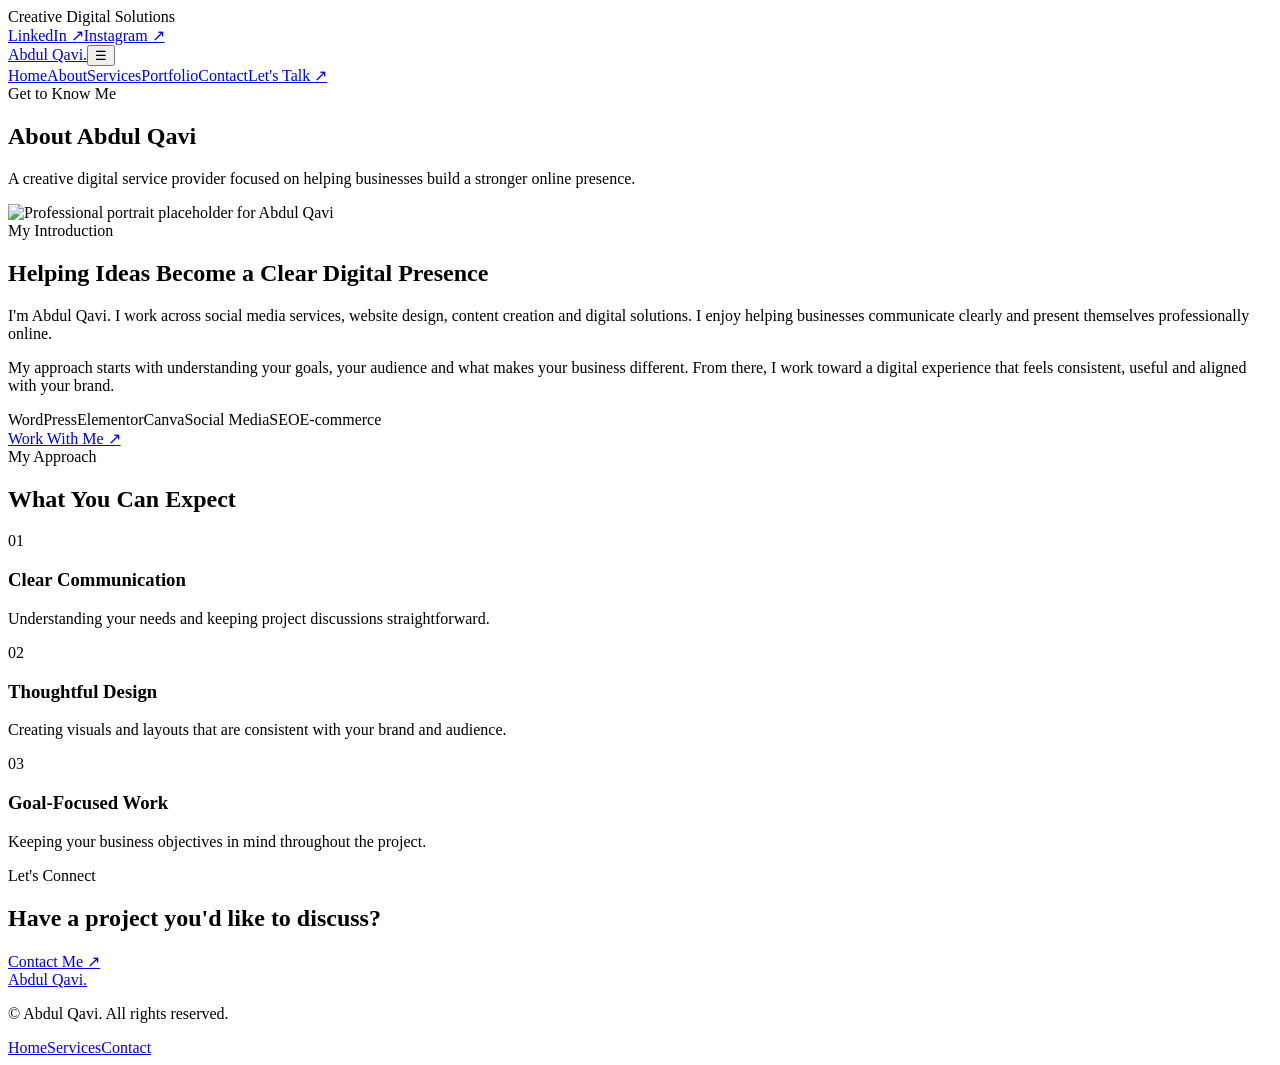
==== about.html @ 36fb4251 "Add files via upload" ====
<!DOCTYPE html>
<html lang="en"><head><meta charset="UTF-8"><meta name="viewport" content="width=device-width, initial-scale=1.0"><meta name="description" content="Learn about Abdul Qavi, his approach, skills and digital services."><title>About | Abdul Qavi</title><link rel="stylesheet" href="css/style.css"><script src="js/script.js" defer></script></head>
<body>
<div class="topbar"><div class="container topbar-inner"><span>Creative Digital Solutions</span><div class="social-links"><a href="https://www.linkedin.com/" target="_blank" rel="noopener">LinkedIn ↗</a><a href="https://www.instagram.com/" target="_blank" rel="noopener">Instagram ↗</a></div></div></div>
<header class="site-header"><div class="container nav-row"><a class="brand" href="index.html">Abdul <span>Qavi.</span></a><button class="menu-toggle" aria-label="Open navigation" aria-expanded="false">☰</button><nav class="nav-links" aria-label="Main navigation"><a href="index.html">Home</a><a class="active" href="about.html">About</a><a href="services.html">Services</a><a href="portfolio.html">Portfolio</a><a href="contact.html">Contact</a><a class="btn nav-cta" href="contact.html">Let's Talk ↗</a></nav></div></header>
<main>
<section class="page-hero"><div class="container"><span class="eyebrow">Get to Know Me</span><h1>About <span>Abdul Qavi</span></h1><p>A creative digital service provider focused on helping businesses build a stronger online presence.</p></div></section>
<section class="section"><div class="container split-grid about-page-grid"><div class="split-image reveal"><img src="https://images.unsplash.com/photo-1500648767791-00dcc994a43e?auto=format&fit=crop&w=900&q=85" alt="Professional portrait placeholder for Abdul Qavi"></div><div class="split-copy reveal"><span class="eyebrow">My Introduction</span><h2>Helping Ideas Become a Clear Digital Presence</h2><p>I'm Abdul Qavi. I work across social media services, website design, content creation and digital solutions. I enjoy helping businesses communicate clearly and present themselves professionally online.</p><p>My approach starts with understanding your goals, your audience and what makes your business different. From there, I work toward a digital experience that feels consistent, useful and aligned with your brand.</p><div class="skills"><span class="skill">WordPress</span><span class="skill">Elementor</span><span class="skill">Canva</span><span class="skill">Social Media</span><span class="skill">SEO</span><span class="skill">E-commerce</span></div><a class="btn" href="contact.html">Work With Me ↗</a></div></div></section>
<section class="soft-section"><div class="container"><div class="section-heading reveal"><span class="eyebrow">My Approach</span><h2>What You Can Expect</h2></div><div class="card-grid three"><article class="service-card reveal"><div class="icon">01</div><h3>Clear Communication</h3><p>Understanding your needs and keeping project discussions straightforward.</p></article><article class="service-card reveal"><div class="icon">02</div><h3>Thoughtful Design</h3><p>Creating visuals and layouts that are consistent with your brand and audience.</p></article><article class="service-card reveal"><div class="icon">03</div><h3>Goal-Focused Work</h3><p>Keeping your business objectives in mind throughout the project.</p></article></div></div></section>
<section class="cta-band"><div class="container cta-inner"><div><span class="eyebrow">Let's Connect</span><h2>Have a project you'd like to discuss?</h2></div><a class="btn" href="contact.html">Contact Me ↗</a></div></section>
</main>
<footer class="site-footer"><div class="container footer-row"><a class="brand" href="index.html">Abdul <span>Qavi.</span></a><p>© <span class="current-year"></span> Abdul Qavi. All rights reserved.</p><div class="footer-links"><a href="index.html">Home</a><a href="services.html">Services</a><a href="contact.html">Contact</a></div></div></footer>
</body></html>
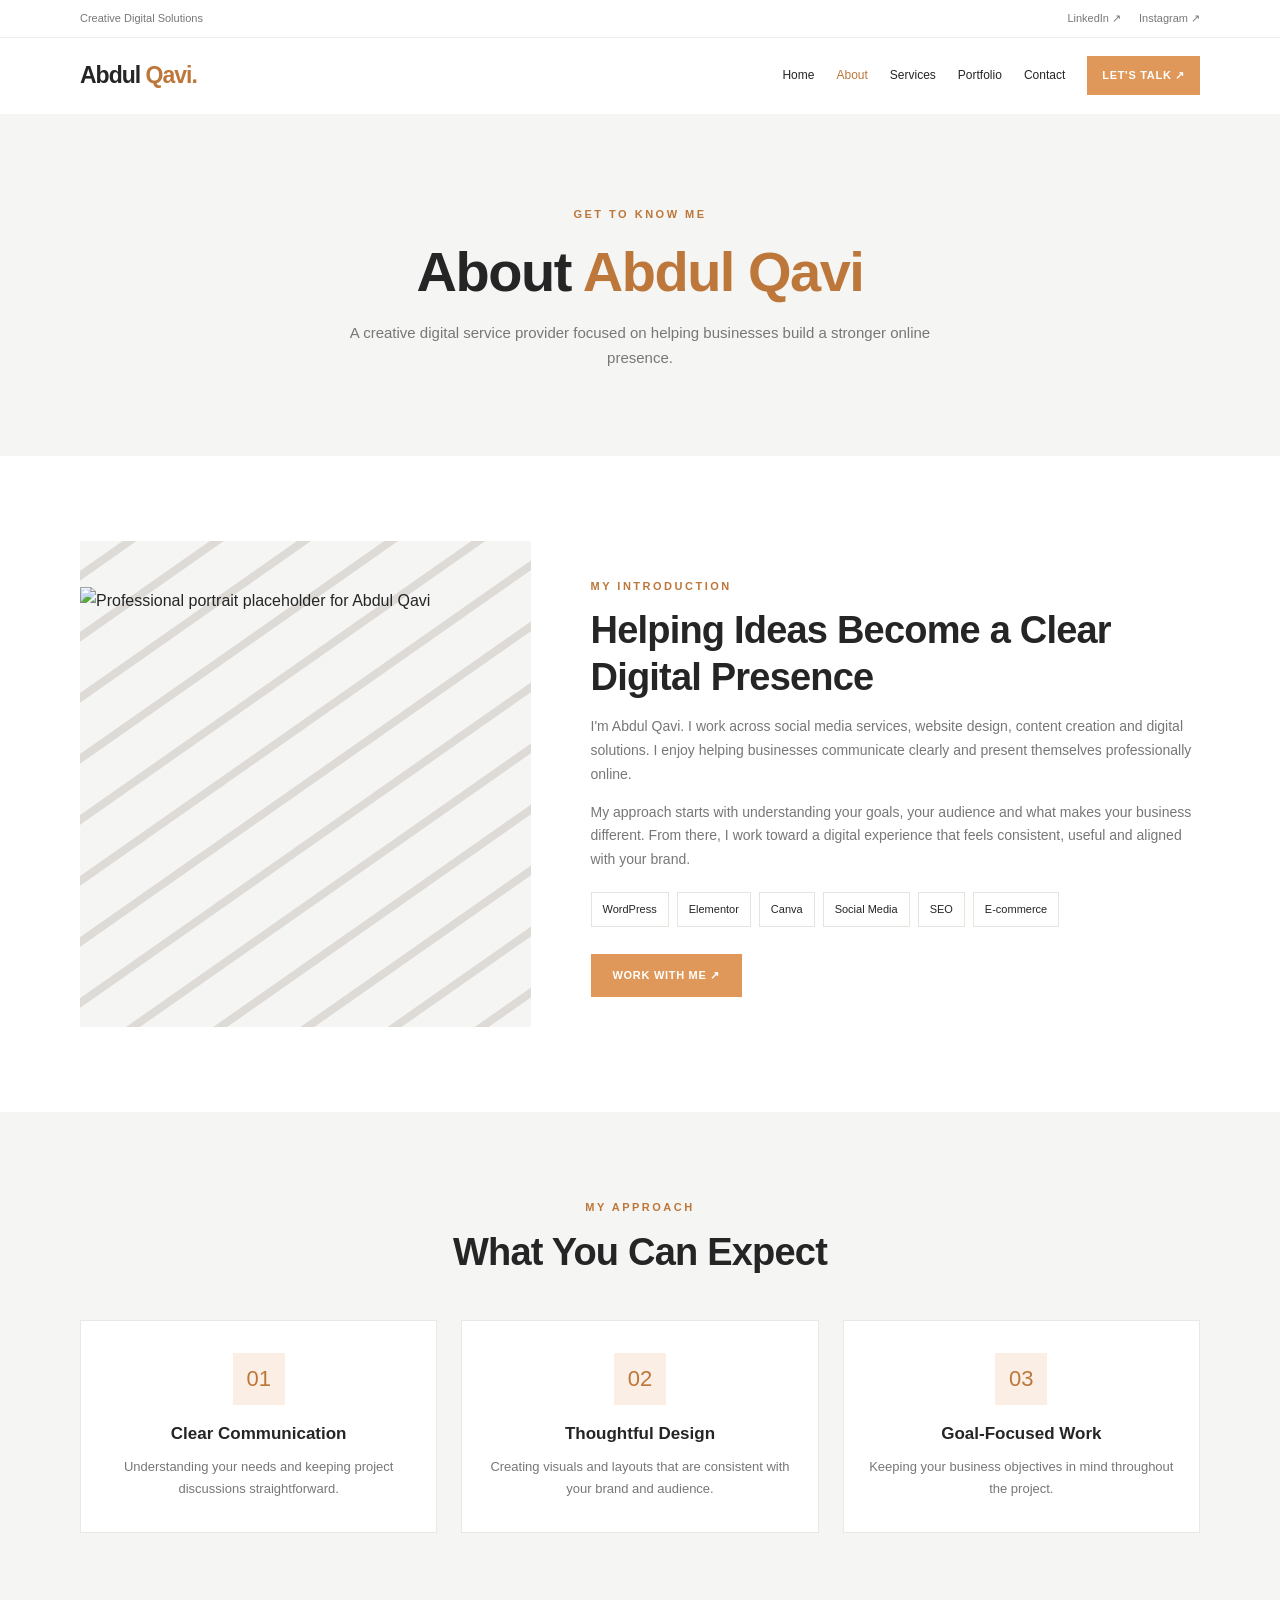
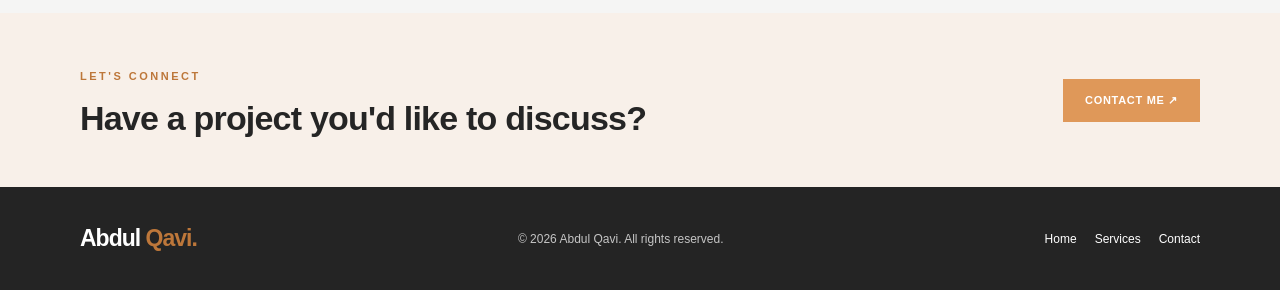
==== commit eb8936eb: "Update about.html" ====
--- a/about.html
+++ b/about.html
@@ -5,9 +5,9 @@
 <header class="site-header"><div class="container nav-row"><a class="brand" href="index.html">Abdul <span>Qavi.</span></a><button class="menu-toggle" aria-label="Open navigation" aria-expanded="false">☰</button><nav class="nav-links" aria-label="Main navigation"><a href="index.html">Home</a><a class="active" href="about.html">About</a><a href="services.html">Services</a><a href="portfolio.html">Portfolio</a><a href="contact.html">Contact</a><a class="btn nav-cta" href="contact.html">Let's Talk ↗</a></nav></div></header>
 <main>
 <section class="page-hero"><div class="container"><span class="eyebrow">Get to Know Me</span><h1>About <span>Abdul Qavi</span></h1><p>A creative digital service provider focused on helping businesses build a stronger online presence.</p></div></section>
-<section class="section"><div class="container split-grid about-page-grid"><div class="split-image reveal"><img src="https://images.unsplash.com/photo-1500648767791-00dcc994a43e?auto=format&fit=crop&w=900&q=85" alt="Professional portrait placeholder for Abdul Qavi"></div><div class="split-copy reveal"><span class="eyebrow">My Introduction</span><h2>Helping Ideas Become a Clear Digital Presence</h2><p>I'm Abdul Qavi. I work across social media services, website design, content creation and digital solutions. I enjoy helping businesses communicate clearly and present themselves professionally online.</p><p>My approach starts with understanding your goals, your audience and what makes your business different. From there, I work toward a digital experience that feels consistent, useful and aligned with your brand.</p><div class="skills"><span class="skill">WordPress</span><span class="skill">Elementor</span><span class="skill">Canva</span><span class="skill">Social Media</span><span class="skill">SEO</span><span class="skill">E-commerce</span></div><a class="btn" href="contact.html">Work With Me ↗</a></div></div></section>
+<section class="section"><div class="container split-grid about-page-grid"><div class="split-image reveal"><img src="Qavi.png" alt="Professional portrait placeholder for Abdul Qavi"></div><div class="split-copy reveal"><span class="eyebrow">My Introduction</span><h2>Helping Ideas Become a Clear Digital Presence</h2><p>I'm Abdul Qavi. I work across social media services, website design, content creation and digital solutions. I enjoy helping businesses communicate clearly and present themselves professionally online.</p><p>My approach starts with understanding your goals, your audience and what makes your business different. From there, I work toward a digital experience that feels consistent, useful and aligned with your brand.</p><div class="skills"><span class="skill">WordPress</span><span class="skill">Elementor</span><span class="skill">Canva</span><span class="skill">Social Media</span><span class="skill">SEO</span><span class="skill">E-commerce</span></div><a class="btn" href="contact.html">Work With Me ↗</a></div></div></section>
 <section class="soft-section"><div class="container"><div class="section-heading reveal"><span class="eyebrow">My Approach</span><h2>What You Can Expect</h2></div><div class="card-grid three"><article class="service-card reveal"><div class="icon">01</div><h3>Clear Communication</h3><p>Understanding your needs and keeping project discussions straightforward.</p></article><article class="service-card reveal"><div class="icon">02</div><h3>Thoughtful Design</h3><p>Creating visuals and layouts that are consistent with your brand and audience.</p></article><article class="service-card reveal"><div class="icon">03</div><h3>Goal-Focused Work</h3><p>Keeping your business objectives in mind throughout the project.</p></article></div></div></section>
 <section class="cta-band"><div class="container cta-inner"><div><span class="eyebrow">Let's Connect</span><h2>Have a project you'd like to discuss?</h2></div><a class="btn" href="contact.html">Contact Me ↗</a></div></section>
 </main>
 <footer class="site-footer"><div class="container footer-row"><a class="brand" href="index.html">Abdul <span>Qavi.</span></a><p>© <span class="current-year"></span> Abdul Qavi. All rights reserved.</p><div class="footer-links"><a href="index.html">Home</a><a href="services.html">Services</a><a href="contact.html">Contact</a></div></div></footer>
-</body></html>+</body></html>
--- a/css/style.css
+++ b/css/style.css
@@ -0,0 +1,105 @@
+/* Abdul Qavi Portfolio — shared styles */
+:root{--accent:#df9859;--accent-dark:#bd773a;--ink:#252525;--muted:#777;--soft:#f5f5f4;--line:#eae8e5;--white:#fff}
+*{box-sizing:border-box}
+html{scroll-behavior:smooth;scroll-padding-top:90px}
+body{margin:0;font-family:Arial,Helvetica,sans-serif;color:var(--ink);line-height:1.7;background:#fff}
+img{display:block;max-width:100%}
+a{color:inherit;text-decoration:none}
+button,input,textarea,select{font:inherit}
+.container{width:min(1120px,90%);margin-inline:auto}
+h1,h2,h3,p{margin-top:0}
+h2{font-size:clamp(28px,3.2vw,38px);line-height:1.22;letter-spacing:-.8px;margin-bottom:15px}
+h3{line-height:1.35}
+p{color:var(--muted)}
+.eyebrow{display:inline-block;color:var(--accent-dark);text-transform:uppercase;letter-spacing:2.5px;font-size:11px;font-weight:700;margin-bottom:12px}
+.btn{display:inline-flex;justify-content:center;align-items:center;gap:8px;padding:13px 21px;background:var(--accent);border:1px solid var(--accent);color:#fff;font-size:11px;line-height:1.4;letter-spacing:.7px;text-transform:uppercase;font-weight:700;cursor:pointer;transition:transform .25s,background .25s,border-color .25s}
+.btn:hover{background:var(--accent-dark);border-color:var(--accent-dark);color:#fff;transform:translateY(-3px)}
+.btn-outline{background:transparent;color:var(--ink);border-color:#d9d5d0}
+.btn-outline:hover{color:#fff}
+.button-row{display:flex;flex-wrap:wrap;gap:12px}
+.center{text-align:center}.space-top{margin-top:35px}
+.topbar{padding:9px 0;border-bottom:1px solid #eee;color:var(--muted);font-size:11px}
+.topbar-inner,.nav-row,.footer-row{display:flex;align-items:center;justify-content:space-between;gap:20px}
+.social-links,.footer-links{display:flex;gap:18px}.social-links a:hover,.footer-links a:hover{color:var(--accent)}
+.site-header{position:relative;z-index:20;background:#fff}
+.nav-row{min-height:76px}
+.brand{font-size:23px;font-weight:800;letter-spacing:-1px;white-space:nowrap}
+.brand span{color:var(--accent-dark)}
+.nav-links{display:flex;align-items:center;gap:22px;font-size:12px}
+.nav-links>a:not(.btn):hover,.nav-links>a.active{color:var(--accent-dark)}
+.nav-links .btn{padding:11px 14px;color:#fff}
+.menu-toggle{display:none;background:transparent;border:0;font-size:27px;cursor:pointer;color:var(--ink)}
+.hero{position:relative;isolation:isolate;background:var(--soft);overflow:hidden}
+.hero:after{content:"";position:absolute;z-index:-1;right:-20px;top:-50px;width:310px;height:460px;opacity:.8;background:repeating-linear-gradient(135deg,transparent 0 14px,var(--accent) 15px 23px,transparent 24px 37px);clip-path:polygon(25% 0,100% 0,100% 100%,50% 100%);transform:rotate(-7deg)}
+.hero-grid{min-height:510px;display:grid;grid-template-columns:1.05fr .95fr;align-items:center;gap:30px}
+.hero-copy{padding:65px 0;animation:fadeUp .7s ease both}
+.hero h1{font-size:clamp(38px,5vw,59px);line-height:1.1;letter-spacing:-1.9px;margin:10px 0 20px;max-width:650px}
+.hero h1 span,.page-hero h1 span{color:var(--accent-dark)}
+.hero-copy>p{font-size:15px;max-width:510px;margin-bottom:26px}
+.hero-visual{align-self:end;min-height:410px;display:flex;justify-content:center;align-items:end;position:relative;animation:fadeIn .9s ease both}
+.hero-visual img{width:100%;max-width:430px;height:440px;object-fit:cover;object-position:center top;position:relative;z-index:1;mask-image:linear-gradient(#000 85%,transparent 100%)}
+.floating-note{position:absolute;z-index:2;left:0;bottom:35px;background:white;padding:14px 18px;box-shadow:0 10px 35px #0000000c;font-size:12px}
+.floating-note strong,.floating-note span{display:block}.floating-note strong{font-size:14px}.floating-note span{color:var(--muted)}
+.section{padding:85px 0}
+.section-heading{text-align:center;max-width:680px;margin:0 auto 45px}
+.section-heading p{font-size:14px}
+.card-grid{display:grid;gap:24px}.card-grid.three{grid-template-columns:repeat(3,minmax(0,1fr))}
+.service-card{padding:32px 25px;text-align:center;border:1px solid var(--line);background:white;transition:transform .3s,box-shadow .3s,border-color .3s}
+.service-card:hover{transform:translateY(-7px);box-shadow:0 18px 45px #0000000b;border-color:#e7bd98}
+.icon{display:grid;place-items:center;width:52px;height:52px;margin:0 auto 18px;background:#fbefe5;color:var(--accent-dark);font-size:22px}
+.service-card h3{font-size:17px;margin-bottom:10px}.service-card p{font-size:13px;margin-bottom:0}
+.text-link{display:inline-block;color:var(--accent-dark);font-size:12px;font-weight:700;margin-top:13px}
+.split-section,.soft-section{background:var(--soft)}
+.split-grid{display:grid;grid-template-columns:1fr 1fr;align-items:center;gap:60px}
+.split-copy{padding:70px 0}.split-copy p{font-size:14px}
+.split-image{align-self:stretch;min-height:390px;display:flex;align-items:end;justify-content:center;background:repeating-linear-gradient(145deg,#f5f5f4 0 24px,#dedbd7 25px 32px,#f5f5f4 33px 50px)}
+.split-image img{max-height:440px;width:100%;height:100%;object-fit:cover;object-position:center top}
+.skills{display:flex;flex-wrap:wrap;gap:8px;margin:20px 0 27px}
+.skill{padding:7px 11px;background:#fff;border:1px solid #e7e3df;font-size:11px}
+.project-card{overflow:hidden;border:1px solid var(--line);background:#fff;box-shadow:0 12px 30px #00000008;transition:transform .3s}
+.project-card:hover{transform:translateY(-6px)}
+.project-card>img{width:100%;height:215px;object-fit:cover;transition:transform .5s}
+.project-card:hover>img{transform:scale(1.04)}
+.project-body{padding:23px}.project-body h3{font-size:18px;margin:8px 0}.project-body p{font-size:13px;margin-bottom:0}
+.category{font-size:10px;color:var(--accent-dark);text-transform:uppercase;letter-spacing:1.5px;font-weight:700}
+.cta-band{padding:48px 0;background:#f8f0e9}
+.cta-inner{display:flex;align-items:center;justify-content:space-between;gap:25px}.cta-inner h2{margin-bottom:0;font-size:clamp(24px,3vw,34px)}
+.page-hero{padding:85px 0;background:var(--soft);text-align:center;position:relative;overflow:hidden}
+.page-hero h1{font-size:clamp(38px,5vw,56px);line-height:1.15;letter-spacing:-1.5px;margin:5px 0 15px}
+.page-hero p{max-width:650px;margin:0 auto;font-size:15px}
+.about-page-grid{grid-template-columns:.85fr 1.15fr}.about-page-grid .split-image{min-height:470px}.about-page-grid .split-copy{padding:30px 0}
+.soft-section{padding:80px 0}
+.contact-layout{display:grid;grid-template-columns:1fr 1fr;gap:55px;align-items:start}
+.contact-form{padding:32px;border:1px solid var(--line);box-shadow:0 12px 35px #00000008;background:#fff}
+.contact-form h2{font-size:27px}.contact-form>p,.muted{font-size:13px;color:var(--muted)}
+.field{margin:16px 0}.field label{display:block;font-size:12px;font-weight:700;margin-bottom:6px}
+.field input,.field textarea,.field select{width:100%;padding:13px;border:1px solid #e6e6e6;background:#fafafa;font-size:13px;border-radius:0;color:var(--ink)}
+.field input:focus,.field textarea:focus,.field select:focus{outline:1px solid var(--accent);border-color:var(--accent)}
+.field textarea{min-height:130px;resize:vertical}
+.form-status{font-size:12px;margin-top:13px}
+.contact-details{padding:20px 0}.contact-details h2{margin-bottom:15px}
+.info-item{display:flex;gap:17px;margin:28px 0;align-items:flex-start}
+.info-item .icon{margin:0;flex:0 0 48px;width:48px;height:48px}
+.info-item h3{font-size:16px;margin:0 0 5px}.info-item p{font-size:13px;margin:0;overflow-wrap:anywhere}
+.info-item a{color:var(--accent-dark)}
+.site-footer{padding:32px 0;background:#242424;color:white}
+.site-footer p{font-size:12px;color:#c5c5c5;margin:0}.footer-links{font-size:12px}
+.reveal{opacity:0;transform:translateY(22px);transition:opacity .65s ease,transform .65s ease}
+.reveal.visible{opacity:1;transform:translateY(0)}
+@keyframes fadeUp{from{opacity:0;transform:translateY(20px)}to{opacity:1;transform:translateY(0)}}
+@keyframes fadeIn{from{opacity:0}to{opacity:1}}
+@media(max-width:900px){.nav-links{gap:12px}.hero-grid{min-height:440px}.hero-visual{min-height:350px}.hero-visual img{height:370px}.split-grid{gap:30px}.contact-layout{gap:25px}}
+@media(max-width:700px){
+ .topbar{display:none}.nav-row{min-height:68px}.menu-toggle{display:block}
+ .nav-links{display:none;position:absolute;top:68px;left:0;right:0;background:#fff;padding:18px 5%;box-shadow:0 12px 20px #0000000c;align-items:stretch;flex-direction:column;gap:0}
+ .nav-links.open{display:flex}.nav-links>a:not(.btn){padding:10px 0}.nav-links .btn{margin-top:8px}
+ .hero-grid{grid-template-columns:1fr;gap:0;text-align:center}.hero-copy{padding:58px 0 20px}.hero-copy>p{margin-left:auto;margin-right:auto}.button-row{justify-content:center}
+ .hero-visual{min-height:290px}.hero-visual img{height:320px;max-width:320px}.hero:after{width:220px;height:310px;right:-35px;top:auto;bottom:0}.floating-note{left:0;bottom:18px;text-align:left}
+ .section{padding:62px 0}.section-heading{margin-bottom:30px}.card-grid.three{grid-template-columns:1fr}.service-card{padding:28px 22px}
+ .split-grid,.contact-layout,.about-page-grid{grid-template-columns:1fr;gap:0}.split-copy{padding:55px 0 30px}.split-image{min-height:300px}.split-image img{max-height:340px}
+ .about-page-grid .split-image{min-height:300px;order:2}.about-page-grid .split-copy{padding:35px 0 55px}
+ .project-card>img{height:230px}.soft-section{padding:60px 0}.cta-inner{align-items:flex-start;flex-direction:column}.page-hero{padding:65px 0}
+ .contact-form{padding:25px 20px}.contact-details{padding:45px 0 0}
+ .footer-row{flex-direction:column;text-align:center}.footer-links{flex-wrap:wrap;justify-content:center}
+}
+@media(prefers-reduced-motion:reduce){html{scroll-behavior:auto}*,*::before,*::after{animation-duration:.01ms!important;transition-duration:.01ms!important}.reveal{opacity:1;transform:none}}
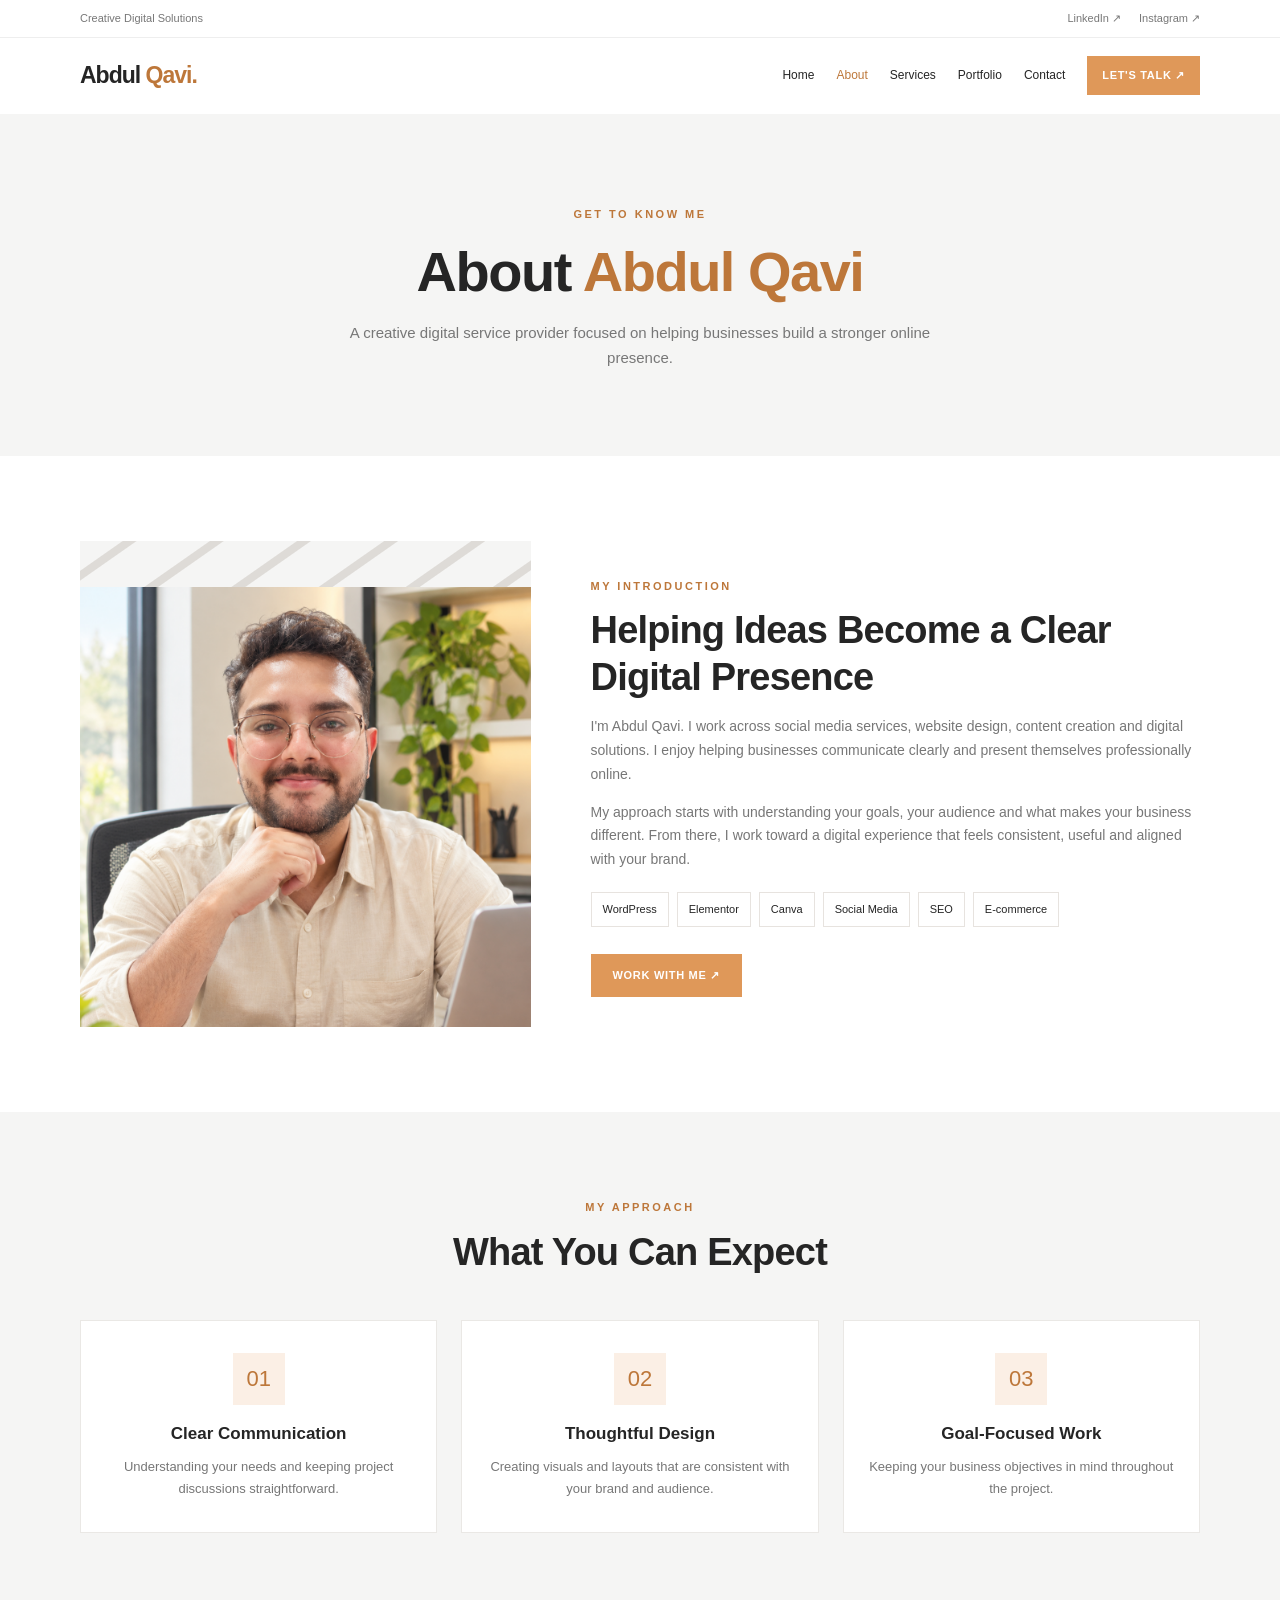
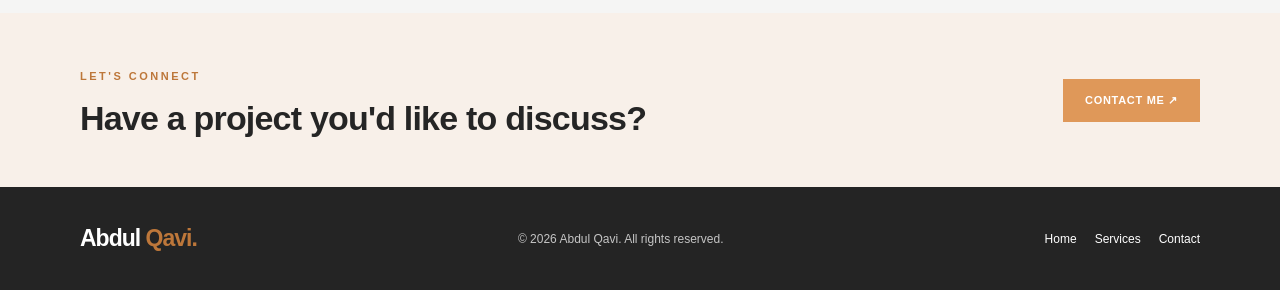
==== commit 307d78f6: "Update about.html" ====
--- a/about.html
+++ b/about.html
@@ -5,7 +5,7 @@
 <header class="site-header"><div class="container nav-row"><a class="brand" href="index.html">Abdul <span>Qavi.</span></a><button class="menu-toggle" aria-label="Open navigation" aria-expanded="false">☰</button><nav class="nav-links" aria-label="Main navigation"><a href="index.html">Home</a><a class="active" href="about.html">About</a><a href="services.html">Services</a><a href="portfolio.html">Portfolio</a><a href="contact.html">Contact</a><a class="btn nav-cta" href="contact.html">Let's Talk ↗</a></nav></div></header>
 <main>
 <section class="page-hero"><div class="container"><span class="eyebrow">Get to Know Me</span><h1>About <span>Abdul Qavi</span></h1><p>A creative digital service provider focused on helping businesses build a stronger online presence.</p></div></section>
-<section class="section"><div class="container split-grid about-page-grid"><div class="split-image reveal"><img src="Qavi.png" alt="Professional portrait placeholder for Abdul Qavi"></div><div class="split-copy reveal"><span class="eyebrow">My Introduction</span><h2>Helping Ideas Become a Clear Digital Presence</h2><p>I'm Abdul Qavi. I work across social media services, website design, content creation and digital solutions. I enjoy helping businesses communicate clearly and present themselves professionally online.</p><p>My approach starts with understanding your goals, your audience and what makes your business different. From there, I work toward a digital experience that feels consistent, useful and aligned with your brand.</p><div class="skills"><span class="skill">WordPress</span><span class="skill">Elementor</span><span class="skill">Canva</span><span class="skill">Social Media</span><span class="skill">SEO</span><span class="skill">E-commerce</span></div><a class="btn" href="contact.html">Work With Me ↗</a></div></div></section>
+<section class="section"><div class="container split-grid about-page-grid"><div class="split-image reveal"><img src="images/Qavi.png" alt="Professional portrait placeholder for Abdul Qavi"></div><div class="split-copy reveal"><span class="eyebrow">My Introduction</span><h2>Helping Ideas Become a Clear Digital Presence</h2><p>I'm Abdul Qavi. I work across social media services, website design, content creation and digital solutions. I enjoy helping businesses communicate clearly and present themselves professionally online.</p><p>My approach starts with understanding your goals, your audience and what makes your business different. From there, I work toward a digital experience that feels consistent, useful and aligned with your brand.</p><div class="skills"><span class="skill">WordPress</span><span class="skill">Elementor</span><span class="skill">Canva</span><span class="skill">Social Media</span><span class="skill">SEO</span><span class="skill">E-commerce</span></div><a class="btn" href="contact.html">Work With Me ↗</a></div></div></section>
 <section class="soft-section"><div class="container"><div class="section-heading reveal"><span class="eyebrow">My Approach</span><h2>What You Can Expect</h2></div><div class="card-grid three"><article class="service-card reveal"><div class="icon">01</div><h3>Clear Communication</h3><p>Understanding your needs and keeping project discussions straightforward.</p></article><article class="service-card reveal"><div class="icon">02</div><h3>Thoughtful Design</h3><p>Creating visuals and layouts that are consistent with your brand and audience.</p></article><article class="service-card reveal"><div class="icon">03</div><h3>Goal-Focused Work</h3><p>Keeping your business objectives in mind throughout the project.</p></article></div></div></section>
 <section class="cta-band"><div class="container cta-inner"><div><span class="eyebrow">Let's Connect</span><h2>Have a project you'd like to discuss?</h2></div><a class="btn" href="contact.html">Contact Me ↗</a></div></section>
 </main>
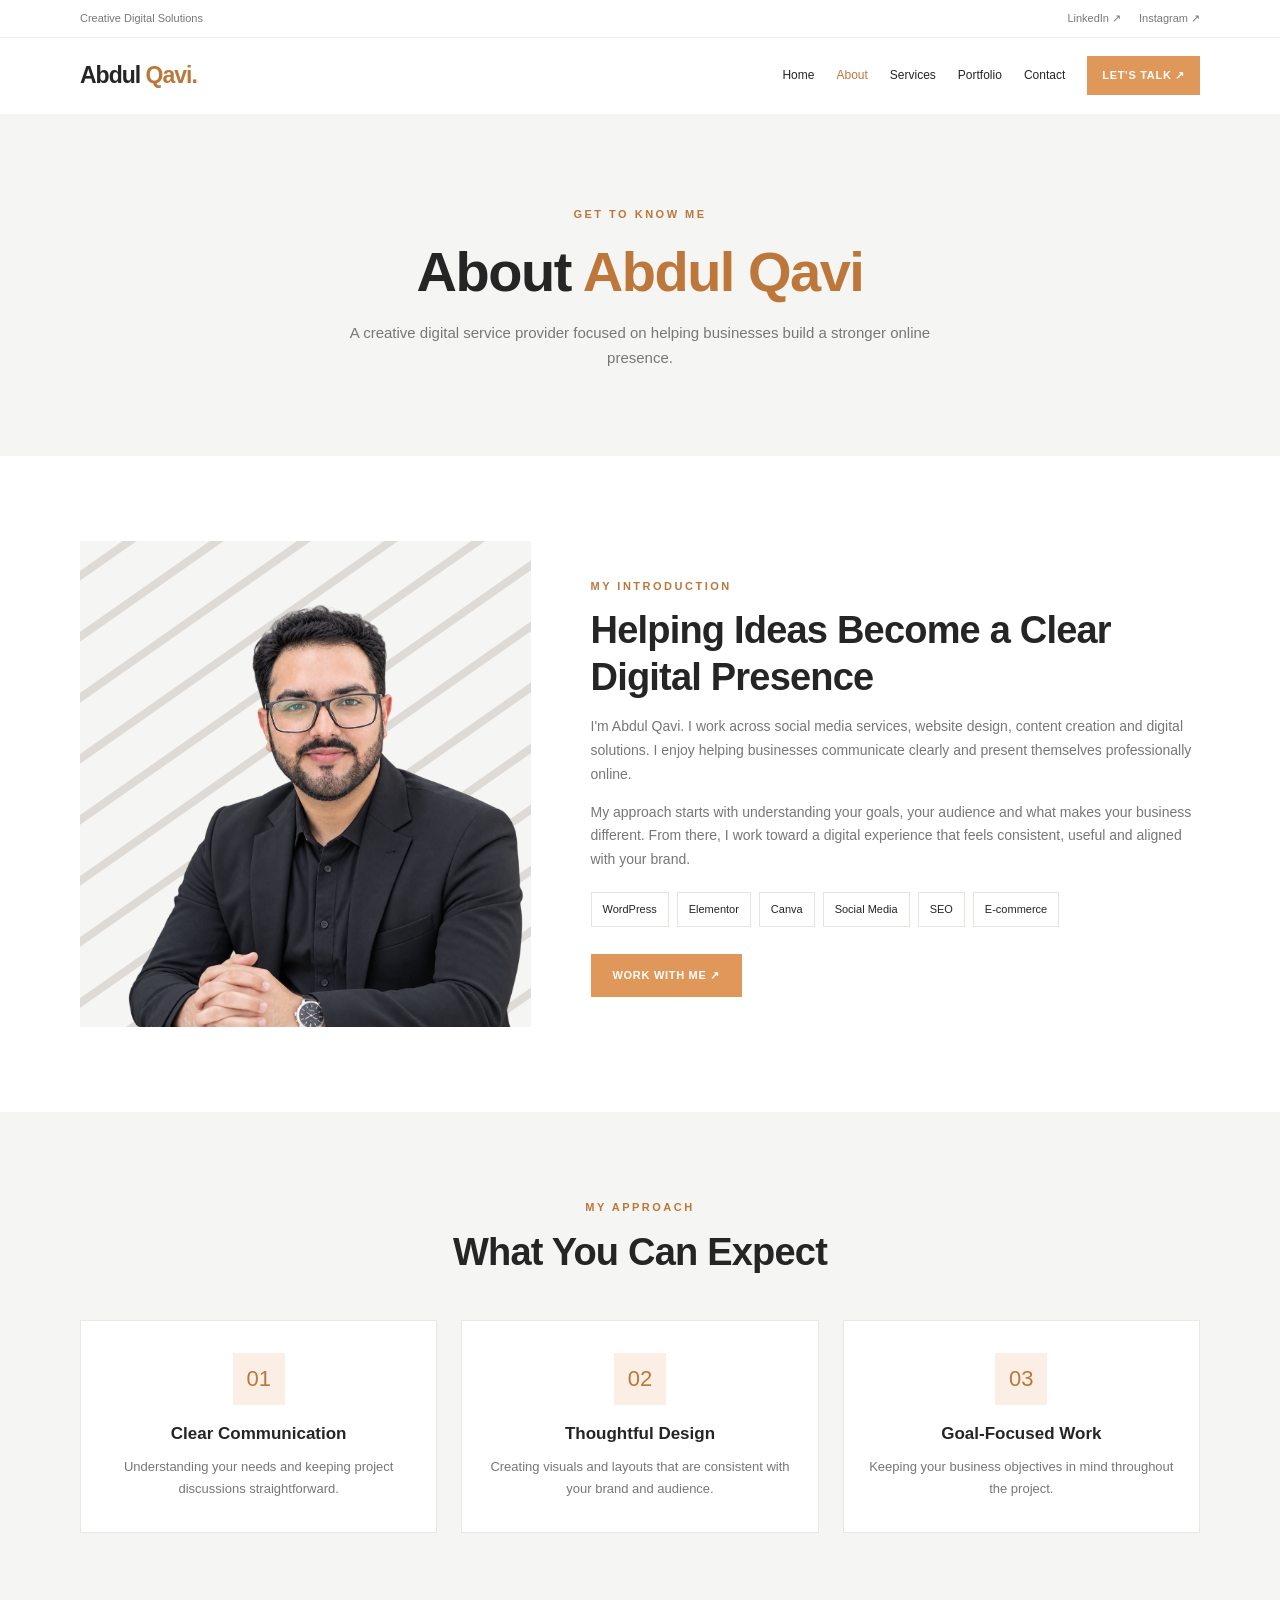
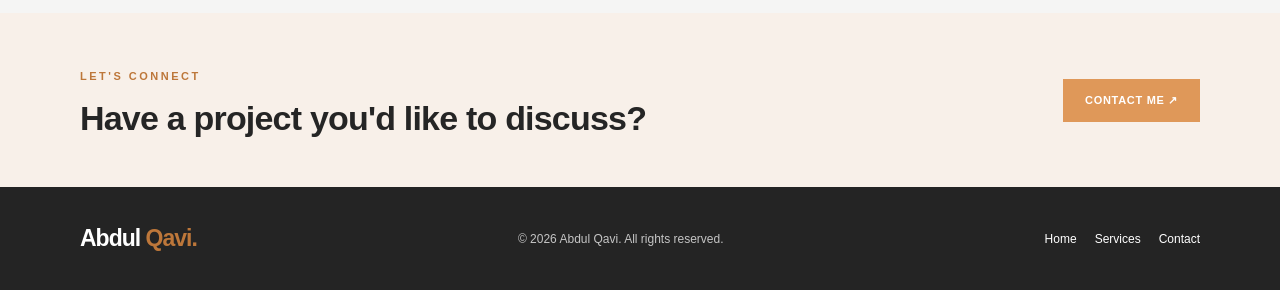
==== commit 7a447333: "Update about.html" ====
--- a/about.html
+++ b/about.html
@@ -5,7 +5,7 @@
 <header class="site-header"><div class="container nav-row"><a class="brand" href="index.html">Abdul <span>Qavi.</span></a><button class="menu-toggle" aria-label="Open navigation" aria-expanded="false">☰</button><nav class="nav-links" aria-label="Main navigation"><a href="index.html">Home</a><a class="active" href="about.html">About</a><a href="services.html">Services</a><a href="portfolio.html">Portfolio</a><a href="contact.html">Contact</a><a class="btn nav-cta" href="contact.html">Let's Talk ↗</a></nav></div></header>
 <main>
 <section class="page-hero"><div class="container"><span class="eyebrow">Get to Know Me</span><h1>About <span>Abdul Qavi</span></h1><p>A creative digital service provider focused on helping businesses build a stronger online presence.</p></div></section>
-<section class="section"><div class="container split-grid about-page-grid"><div class="split-image reveal"><img src="images/Qavi.png" alt="Professional portrait placeholder for Abdul Qavi"></div><div class="split-copy reveal"><span class="eyebrow">My Introduction</span><h2>Helping Ideas Become a Clear Digital Presence</h2><p>I'm Abdul Qavi. I work across social media services, website design, content creation and digital solutions. I enjoy helping businesses communicate clearly and present themselves professionally online.</p><p>My approach starts with understanding your goals, your audience and what makes your business different. From there, I work toward a digital experience that feels consistent, useful and aligned with your brand.</p><div class="skills"><span class="skill">WordPress</span><span class="skill">Elementor</span><span class="skill">Canva</span><span class="skill">Social Media</span><span class="skill">SEO</span><span class="skill">E-commerce</span></div><a class="btn" href="contact.html">Work With Me ↗</a></div></div></section>
+<section class="section"><div class="container split-grid about-page-grid"><div class="split-image reveal"><img src="images/79.png"alt="Professional portrait placeholder for Abdul Qavi"></div><div class="split-copy reveal"><span class="eyebrow">My Introduction</span><h2>Helping Ideas Become a Clear Digital Presence</h2><p>I'm Abdul Qavi. I work across social media services, website design, content creation and digital solutions. I enjoy helping businesses communicate clearly and present themselves professionally online.</p><p>My approach starts with understanding your goals, your audience and what makes your business different. From there, I work toward a digital experience that feels consistent, useful and aligned with your brand.</p><div class="skills"><span class="skill">WordPress</span><span class="skill">Elementor</span><span class="skill">Canva</span><span class="skill">Social Media</span><span class="skill">SEO</span><span class="skill">E-commerce</span></div><a class="btn" href="contact.html">Work With Me ↗</a></div></div></section>
 <section class="soft-section"><div class="container"><div class="section-heading reveal"><span class="eyebrow">My Approach</span><h2>What You Can Expect</h2></div><div class="card-grid three"><article class="service-card reveal"><div class="icon">01</div><h3>Clear Communication</h3><p>Understanding your needs and keeping project discussions straightforward.</p></article><article class="service-card reveal"><div class="icon">02</div><h3>Thoughtful Design</h3><p>Creating visuals and layouts that are consistent with your brand and audience.</p></article><article class="service-card reveal"><div class="icon">03</div><h3>Goal-Focused Work</h3><p>Keeping your business objectives in mind throughout the project.</p></article></div></div></section>
 <section class="cta-band"><div class="container cta-inner"><div><span class="eyebrow">Let's Connect</span><h2>Have a project you'd like to discuss?</h2></div><a class="btn" href="contact.html">Contact Me ↗</a></div></section>
 </main>
